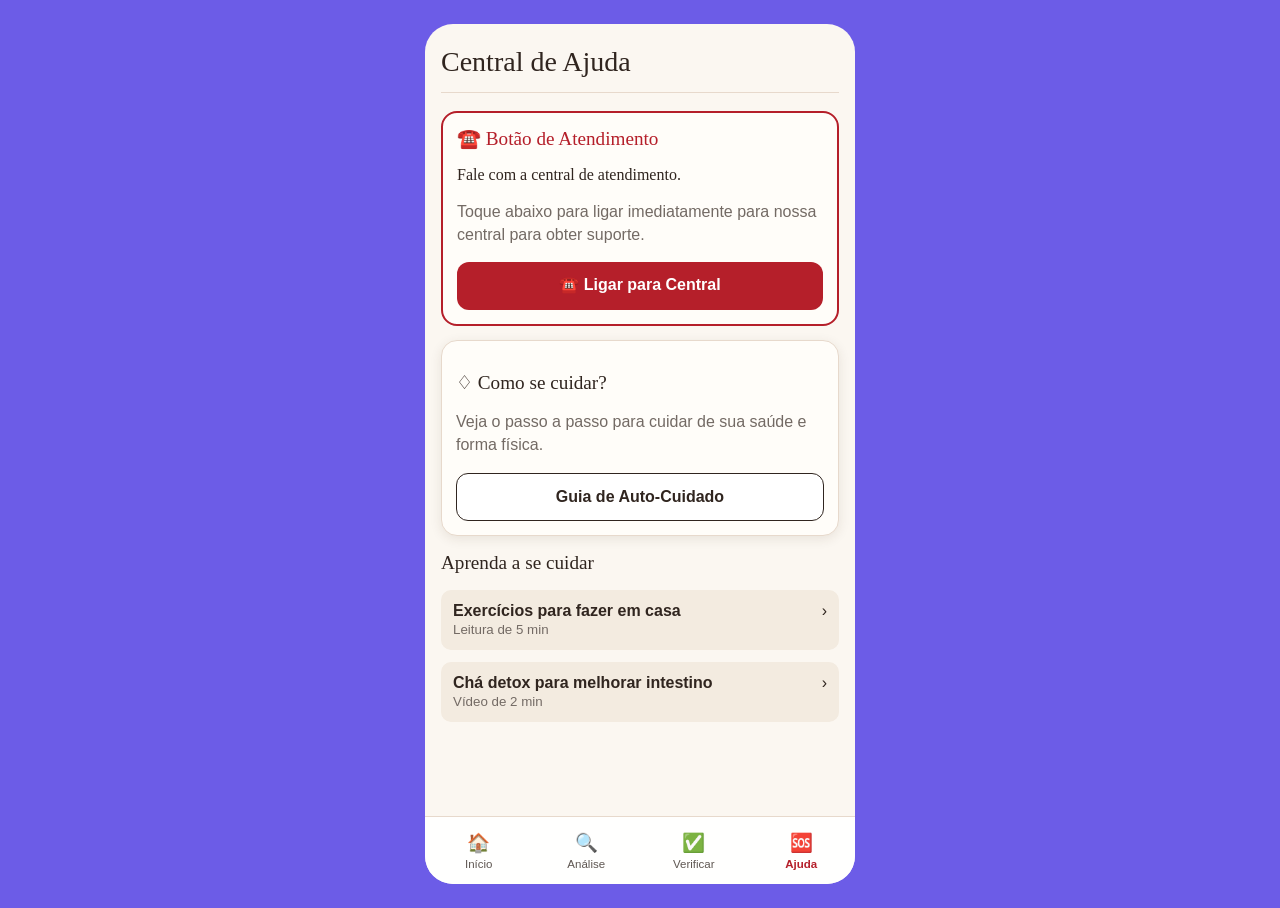
==== ajuda.html @ f40489d7 "Add files via upload" ====
<!DOCTYPE html>
<html lang="pt-BR">
<head>
  <meta charset="UTF-8">
  <meta name="viewport" content="width=device-width, initial-scale=1.0">
  <title>Coração Seguro - Ajuda</title>
  <link rel="stylesheet" href="css/style.css">
</head>
<body>
  <main class="app-shell" id="pagina-ajuda">
    <div class="app-conteudo">

      <header>
        <h1>Central de Ajuda</h1>
        <hr class="divisor">
      </header>

      <section class="bloco-emergencia" id="bloco-botao-seguranca">
        <h2>☎️ Botão de Atendimento</h2>
        <h3>Fale com a central de atendimento.</h3>
        <p class="texto-suave">
          Toque abaixo para ligar imediatamente para nossa central para obter suporte.
        </p>

        <a
          class="botao-perigo"
          id="botao-ligar-filha"
          href="https://wa.me/5500000000000"
          target="_blank"
          style="display:block;text-align:center;text-decoration:none;"
        >
          ☎️ Ligar para Central
        </a>
      </section>

      <section class="cartao" id="bloco-denuncia" style="margin-top:14px;">
        <h2>♢ Como se cuidar?</h2>
        <p class="texto-suave">
          Veja o passo a passo para cuidar de sua saúde e forma física.
        </p>
        <button class="botao-secundario" id="botao-guia-denuncia" type="button">
          Guia de Auto-Cuidado
        </button>
      </section>

      <section aria-labelledby="titulo-aprender">
        <h2 id="titulo-aprender">Aprenda a se cuidar</h2>

        <div class="lista-ajuda">
          <a class="link-artigo" id="artigo-golpistas" href="#">
            <span>
              <strong>Exercícios para fazer em casa</strong><br>
              <small class="texto-suave">Leitura de 5 min</small>
            </span>
            <span>›</span>
          </a>

          <a class="link-artigo" id="artigo-suspeita" href="#">
            <span>
              <strong>Chá detox para melhorar intestino</strong><br>
              <small class="texto-suave">Vídeo de 2 min</small>
            </span>
            <span>›</span>
          </a>
        </div>
      </section>
    </div>

    
<nav class="navegacao-inferior" aria-label="Navegação principal">
  <a class="link-navegacao " href="index.html" id="nav-inicio">
    <span class="icone-nav">🏠</span>
    <span>Início</span>
  </a>
  <a class="link-navegacao " href="analise.html" id="nav-analise">
    <span class="icone-nav">🔍</span>
    <span>Análise</span>
  </a>
  <a class="link-navegacao " href="verificar.html" id="nav-verificar">
    <span class="icone-nav">✅</span>
    <span>Verificar</span>
  </a>
  <a class="link-navegacao ativo" href="ajuda.html" id="nav-ajuda">
    <span class="icone-nav">🆘</span>
    <span>Ajuda</span>
  </a>
</nav>

  </main>

  <div class="modal-overlay" id="modal-ajuda" hidden>
    <div class="modal-caixa" role="dialog" aria-modal="true" aria-labelledby="modal-titulo">
      <button class="modal-fechar" id="modal-fechar" type="button" aria-label="Fechar">✕</button>
      <h2 id="modal-titulo"></h2>
      <div id="modal-corpo"></div>
    </div>
  </div>

  <script src="js/script.js"></script>
</body>
</html>
---- css/style.css ----
:root {
  --cor-fundo: #fbf7f1;
  --cor-cartao: #fffdf9;
  --cor-primaria: #b51f2a;
  --cor-primaria-escura: #8f1821;
  --cor-texto: #30251f;
  --cor-texto-suave: #736a64;
  --cor-borda: #e7d9cc;
  --cor-destaque: #d89024;
  --cor-sucesso-fundo: #e9f5f2;
  --cor-alerta-fundo: #fff7ed;
  --cor-sombra: rgba(71, 47, 32, 0.10);
  --raio: 16px;
}

* {
  box-sizing: border-box;
}

html {
  font-size: 16px;
}

body {
  margin: 0;
  min-height: 100vh;
  font-family: Arial, Helvetica, sans-serif;
  color: var(--cor-texto);
  background: #ddd7d1;
}

button,
textarea,
input {
  font: inherit;
}

button,
a {
  -webkit-tap-highlight-color: transparent;
}

.app-shell {
  width: min(100%, 430px);
  min-height: 100vh;
  margin: 0 auto;
  background: var(--cor-fundo);
  position: relative;
  padding-bottom: 84px;
  overflow-x: hidden;
}

.app-conteudo {
  padding: 22px 16px 26px;
}

.titulo-serif,
h1,
h2,
h3 {
  font-family: Georgia, "Times New Roman", serif;
  font-weight: 400;
}

h1 {
  font-size: 1.75rem;
  margin: 0;
}

h2 {
  font-size: 1.2rem;
}

h3 {
  font-size: 1rem;
}

p {
  line-height: 1.45;
}

.texto-suave {
  color: var(--cor-texto-suave);
}

.divisor {
  border: 0;
  border-top: 1px solid var(--cor-borda);
  margin: 14px 0 18px;
}

.topo-pagina {
  display: flex;
  align-items: center;
  gap: 10px;
}

.botao-voltar {
  width: 36px;
  height: 36px;
  border: 0;
  border-radius: 50%;
  background: #f1eae2;
  color: var(--cor-texto);
  cursor: pointer;
}

.botao-primario,
.botao-secundario,
.botao-perigo {
  width: 100%;
  min-height: 48px;
  border-radius: 12px;
  border: 1px solid transparent;
  padding: 12px 16px;
  cursor: pointer;
  font-weight: 700;
  transition: transform .15s ease, background .15s ease;
}

.botao-primario {
  background: green;
  color: white;
}

.botao-primario:hover {
  background: rgb(1, 236, 1);
}

.botao-secundario {
  background: white;
  color: var(--cor-texto);
  border-color: var(--cor-texto);
}

.botao-perigo {
  background: var(--cor-primaria);
  color: white;
}

.botao-primario:active,
.botao-secundario:active,
.botao-perigo:active {
  transform: scale(.99);
}

.cartao {
  background: var(--cor-cartao);
  border: 1px solid var(--cor-borda);
  border-radius: var(--raio);
  box-shadow: 0 3px 12px var(--cor-sombra);
  padding: 14px;
}

.icone-circular {
  width: 38px;
  height: 38px;
  flex: 0 0 38px;
  border-radius: 50%;
  display: grid;
  place-items: center;
  background: #f4e8dd;
  color: var(--cor-primaria);
  font-size: 1.1rem;
}

.linha-cartao {
  display: flex;
  align-items: flex-start;
  gap: 12px;
}

.navegacao-inferior {
  position: absolute;
  bottom: 0;
  left: 0;
  right: 0;
  min-height: 68px;
  background: rgba(255,255,255,.96);
  border-top: 1px solid var(--cor-borda);
  display: grid;
  grid-template-columns: repeat(4, 1fr);
  z-index: 10;
}

.link-navegacao {
  text-decoration: none;
  color: #5f5752;
  display: grid;
  place-items: center;
  align-content: center;
  gap: 4px;
  font-size: .72rem;
  padding: 8px 2px;
}

.link-navegacao.ativo {
  color: var(--cor-primaria);
  font-weight: 700;
}

.icone-nav {
  font-size: 1.15rem;
}

.splash {
  position: fixed;
  inset: 0;
  background: var(--cor-fundo);
  z-index: 100;
  display: grid;
  place-items: center;
  padding: 16px;
}

.splash.oculto {
  display: none;
}

.splash-caixa {
  width: min(100%, 430px);
  min-height: 100vh;
  background: var(--cor-fundo);
  padding: 34px 24px;
  display: flex;
  flex-direction: column;
  justify-content: flex-start;
}

.splash-marca {
  text-align: center;
  margin-bottom: 22px;
}

.splash-marca small {
  color: var(--cor-primaria);
  font-weight: 700;
  letter-spacing: .08em;
}

.splash-marca h1 {
  font-size: 2rem;
  margin-top: 6px;
}

.splash-marca h1::after {
  content: "";
  display: block;
  width: 72px;
  height: 3px;
  margin: 8px auto 0;
  background: var(--cor-primaria);
}

.splash-imagem {
  width: 100%;
  height: 180px;
  object-fit: cover;
  border-radius: 18px;
  border: 1px solid #2f251f;
}

.splash-titulo {
  font-size: 1.3rem;
  margin: 18px 0 8px;
}

.splash-descricao {
  color: var(--cor-texto-suave);
  margin: 0 0 20px;
}

.splash-rodape {
  text-align: center;
  font-size: .75rem;
  color: var(--cor-texto-suave);
  margin-top: 8px;
}

.boas-vindas {
  display: flex;
  justify-content: space-between;
  gap: 12px;
  align-items: flex-start;
}

.boas-vindas p {
  margin: 0 0 2px;
}

.acoes-home {
  display: grid;
  gap: 12px;
  margin: 16px 0 28px;
}

.acao-home {
  text-decoration: none;
  color: inherit;
}

.acao-home .cartao {
  display: flex;
  align-items: flex-start;
  gap: 12px;
}

.acao-home h3,
.historia-card h3 {
  margin: 2px 0 6px;
}

.acao-home p,
.historia-card p {
  margin: 0;
  font-size: .85rem;
  color: var(--cor-texto-suave);
}

.historias {
  display: grid;
  gap: 8px;
}

.historia-card {
  background: #f3ebe0;
  border-radius: 12px;
  padding: 12px;
}

.campo-mensagem {
  width: 100%;
  min-height: 130px;
  resize: vertical;
  border: 0;
  outline: none;
  background: #f3eadf;
  border-radius: 10px;
  padding: 12px;
  color: var(--cor-texto);
}

.area-campo {
  padding: 10px;
  margin: 16px 0;
}

.area-campo label {
  display: block;
  font-weight: 700;
  margin-bottom: 8px;
}

.aviso-privacidade {
  background: var(--cor-sucesso-fundo);
  border-radius: 10px;
  padding: 12px;
  font-size: .83rem;
  color: #35665c;
  margin: 12px 0 18px;
}

.resultado-box {
  border: 2px solid var(--cor-destaque);
  border-radius: 16px;
  padding: 15px;
  background: #fffdf9;
}

.resultado-status {
  color: var(--cor-destaque);
  text-transform: uppercase;
  font-size: .75rem;
  font-weight: 700;
  letter-spacing: .03em;
}

.lista-sinais {
  display: grid;
  gap: 10px;
  margin: 12px 0 20px;
}

.sinal {
  display: flex;
  gap: 10px;
  align-items: flex-start;
  background: #f5eee6;
  border-radius: 10px;
  padding: 12px;
}

.sinal strong {
  display: block;
  margin-bottom: 3px;
}

.recomendacoes {
  background: var(--cor-sucesso-fundo);
  border-radius: 12px;
  padding: 14px;
  margin-bottom: 14px;
}

.recomendacoes ul {
  margin: 8px 0 0;
  padding-left: 18px;
}

.opcoes-perfil {
  display: grid;
  gap: 10px;
  margin: 14px 0 18px;
}

.opcao-perfil {
  display: flex;
  align-items: center;
  gap: 10px;
  cursor: pointer;
}

.opcao-perfil input {
  width: 20px;
  height: 20px;
  accent-color: var(--cor-primaria);
}

.opcao-perfil span {
  flex: 1;
}

.resultado-perfil {
  margin-top: 14px;
  background: var(--cor-alerta-fundo);
  border: 1px solid #f3c983;
  border-radius: 12px;
  padding: 12px;
  display: none;
}

.resultado-perfil.visivel {
  display: block;
}

.bloco-emergencia {
  border: 2px solid var(--cor-primaria);
  border-radius: 16px;
  padding: 14px;
  background: #fffdf9;
}

.bloco-emergencia h2 {
  color: var(--cor-primaria);
  margin-top: 0;
}

.lista-ajuda {
  margin-top: 14px;
  display: grid;
  gap: 12px;
}

.link-artigo {
  display: flex;
  justify-content: space-between;
  gap: 12px;
  text-decoration: none;
  color: inherit;
  background: #f3ebe0;
  padding: 12px;
  border-radius: 10px;
}

.mensagem-feedback {
  margin-top: 12px;
  font-size: .9rem;
  min-height: 20px;
}

@media (min-width: 700px) {
  body {
    padding: 24px 0;
  }

  .app-shell,
  .splash-caixa {
    min-height: 860px;
    border-radius: 28px;
    overflow: hidden;
  }

  .navegacao-inferior {
    position: absolute;
  }
}

.splash {
  background-color: #6c5ce7;
  animation: mudarCor 6s ease-in-out infinite alternate;
}

@keyframes mudarCor {
  0% { background-color: #667eea; }
  25% { background-color: #6f86e8; }
  50% { background-color: #72a5e8; }
  75% { background-color: #6f86e8; }
  100% { background-color: #667eea; }
}

body {
  background-color: #6c5ce7;
  animation: mudarCor 6s ease-in-out infinite alternate;
}

@keyframes mudarCor {
  0% { background-color: #667eea; }
  25% { background-color: #6f86e8; }
  50% { background-color: #72a5e8; }
  75% { background-color: #6f86e8; }
  100% { background-color: #667eea; }
}

/* ===== Modal da página de Ajuda ===== */
.modal-overlay {
  position: fixed;
  inset: 0;
  background: rgba(48, 37, 31, 0.55);
  display: grid;
  place-items: center;
  padding: 20px;
  z-index: 200;
}

.modal-overlay[hidden] {
  display: none;
}

.modal-caixa {
  position: relative;
  width: min(100%, 400px);
  max-height: 80vh;
  overflow-y: auto;
  background: var(--cor-cartao);
  border-radius: var(--raio);
  box-shadow: 0 8px 30px var(--cor-sombra);
  padding: 22px 18px 18px;
}

.modal-fechar {
  position: absolute;
  top: 10px;
  right: 10px;
  width: 32px;
  height: 32px;
  border: 0;
  border-radius: 50%;
  background: #f1eae2;
  color: var(--cor-texto);
  cursor: pointer;
  font-size: 0.9rem;
}

.modal-caixa h2 {
  margin: 0 20px 12px 0;
}

.modal-lista {
  margin: 0;
  padding-left: 20px;
  display: grid;
  gap: 8px;
}

.botao-ativo-clique {
  transform: scale(.97);
}
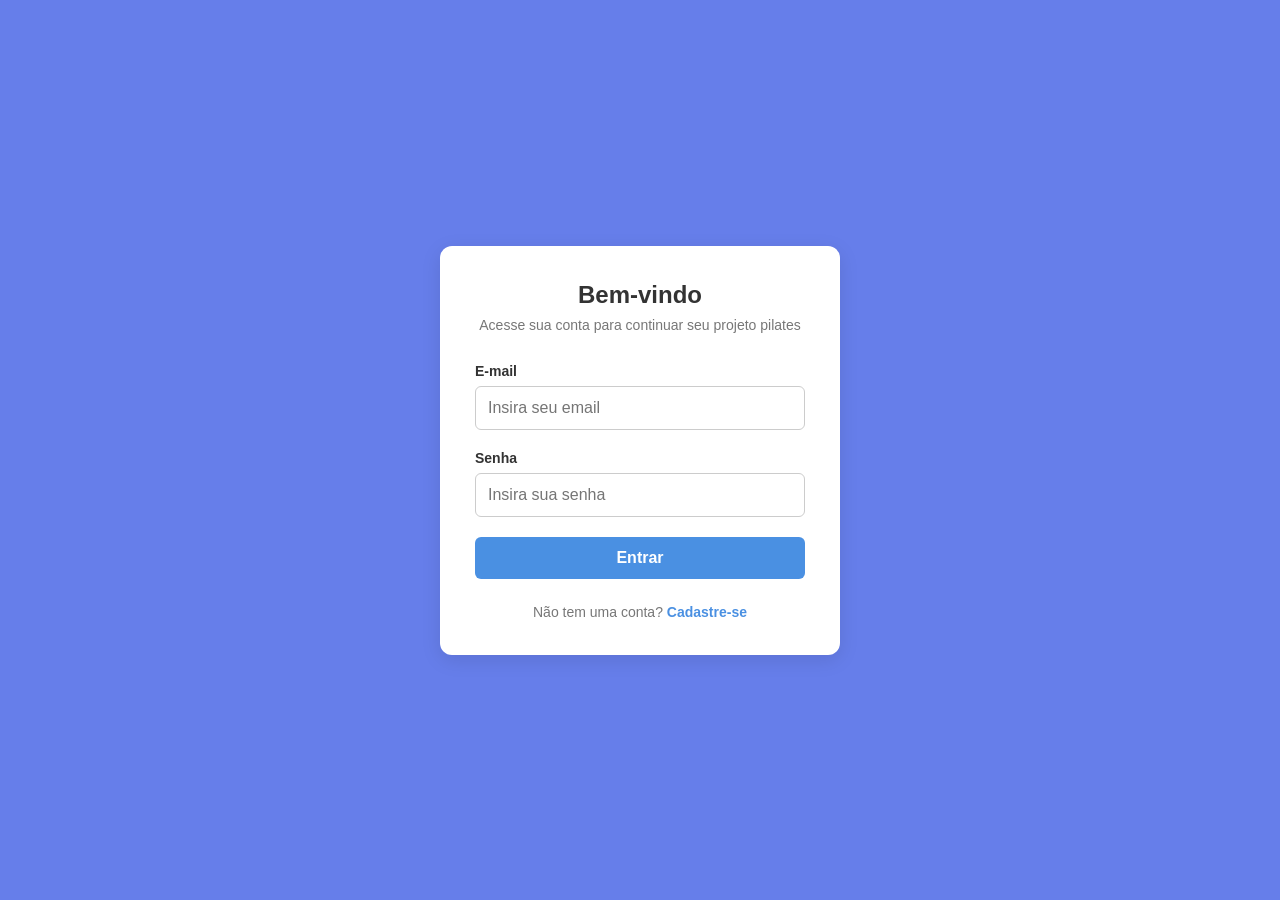
==== commit edbfdd6a: "Add files via upload" ====
--- a/ajuda.html
+++ b/ajuda.html
@@ -2,8 +2,9 @@
 <html lang="pt-BR">
 <head>
   <meta charset="UTF-8">
-  <meta name="viewport" content="width=device-width, initial-scale=1.0">
-  <title>Coração Seguro - Ajuda</title>
+  <meta name="viewport" content="width=device-width, initial-scale=1.0, viewport-fit=cover">
+  <meta name="theme-color" content="#fbf7f1">
+  <title>Pilates para idosos - Ajuda</title>
   <link rel="stylesheet" href="css/style.css">
 </head>
 <body>
@@ -15,7 +16,7 @@
         <hr class="divisor">
       </header>
 
-      <section class="bloco-emergencia" id="bloco-botao-seguranca">
+      <section class="bloco-emergencia" id="bloco-contato-suporte">
         <h2>☎️ Botão de Atendimento</h2>
         <h3>Fale com a central de atendimento.</h3>
         <p class="texto-suave">
@@ -24,7 +25,7 @@
 
         <a
           class="botao-perigo"
-          id="botao-ligar-filha"
+          id="botao-ligar-suporte"
           href="https://wa.me/5500000000000"
           target="_blank"
           style="display:block;text-align:center;text-decoration:none;"
@@ -33,12 +34,12 @@
         </a>
       </section>
 
-      <section class="cartao" id="bloco-denuncia" style="margin-top:14px;">
+      <section class="cartao" id="bloco-autocuidado" style="margin-top:14px;">
         <h2>♢ Como se cuidar?</h2>
         <p class="texto-suave">
           Veja o passo a passo para cuidar de sua saúde e forma física.
         </p>
-        <button class="botao-secundario" id="botao-guia-denuncia" type="button">
+        <button class="botao-secundario" id="botao-guia-autocuidado" type="button">
           Guia de Auto-Cuidado
         </button>
       </section>
@@ -47,7 +48,7 @@
         <h2 id="titulo-aprender">Aprenda a se cuidar</h2>
 
         <div class="lista-ajuda">
-          <a class="link-artigo" id="artigo-golpistas" href="#">
+          <a class="link-artigo" id="artigo-exercicios-casa" href="#">
             <span>
               <strong>Exercícios para fazer em casa</strong><br>
               <small class="texto-suave">Leitura de 5 min</small>
@@ -55,7 +56,7 @@
             <span>›</span>
           </a>
 
-          <a class="link-artigo" id="artigo-suspeita" href="#">
+          <a class="link-artigo" id="artigo-cha-detox" href="#">
             <span>
               <strong>Chá detox para melhorar intestino</strong><br>
               <small class="texto-suave">Vídeo de 2 min</small>
@@ -96,6 +97,7 @@
     </div>
   </div>
 
+  <script src="js/auth.js"></script>
   <script src="js/script.js"></script>
 </body>
 </html>
--- a/css/style.css
+++ b/css/style.css
@@ -19,6 +19,8 @@
 
 html {
   font-size: 16px;
+  -webkit-text-size-adjust: 100%;
+  text-size-adjust: 100%;
 }
 
 body {
@@ -27,6 +29,7 @@
   font-family: Arial, Helvetica, sans-serif;
   color: var(--cor-texto);
   background: #ddd7d1;
+  overflow-x: hidden;
 }
 
 button,
@@ -38,6 +41,7 @@
 button,
 a {
   -webkit-tap-highlight-color: transparent;
+  touch-action: manipulation;
 }
 
 .app-shell {
@@ -176,6 +180,7 @@
   left: 0;
   right: 0;
   min-height: 68px;
+  padding-bottom: env(safe-area-inset-bottom, 0px);
   background: rgba(255,255,255,.96);
   border-top: 1px solid var(--cor-borda);
   display: grid;
@@ -495,7 +500,8 @@
   }
 }
 
-.splash {
+.splash,
+body {
   background-color: #6c5ce7;
   animation: mudarCor 6s ease-in-out infinite alternate;
 }
@@ -508,17 +514,11 @@
   100% { background-color: #667eea; }
 }
 
-body {
-  background-color: #6c5ce7;
-  animation: mudarCor 6s ease-in-out infinite alternate;
-}
-
-@keyframes mudarCor {
-  0% { background-color: #667eea; }
-  25% { background-color: #6f86e8; }
-  50% { background-color: #72a5e8; }
-  75% { background-color: #6f86e8; }
-  100% { background-color: #667eea; }
+@media (prefers-reduced-motion: reduce) {
+  .splash,
+  body {
+    animation: none;
+  }
 }
 
 /* ===== Modal da página de Ajuda ===== */
